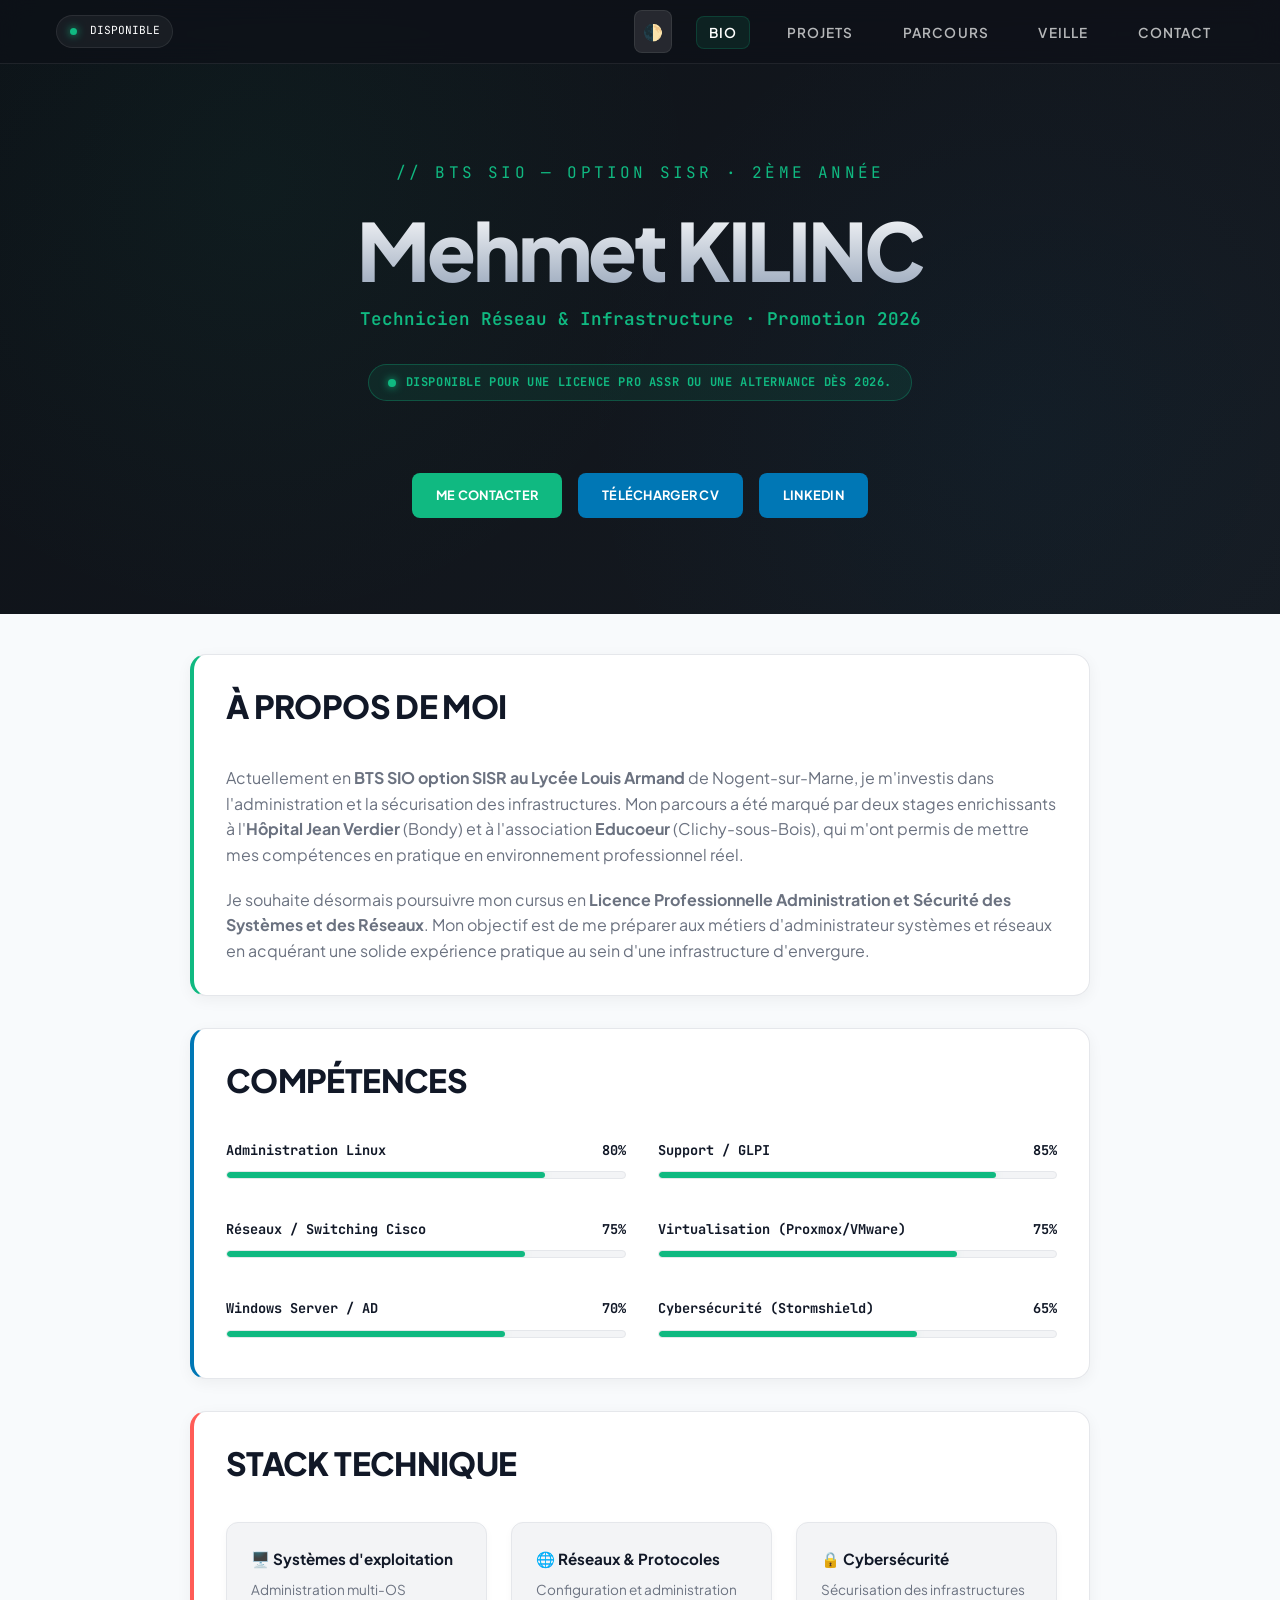
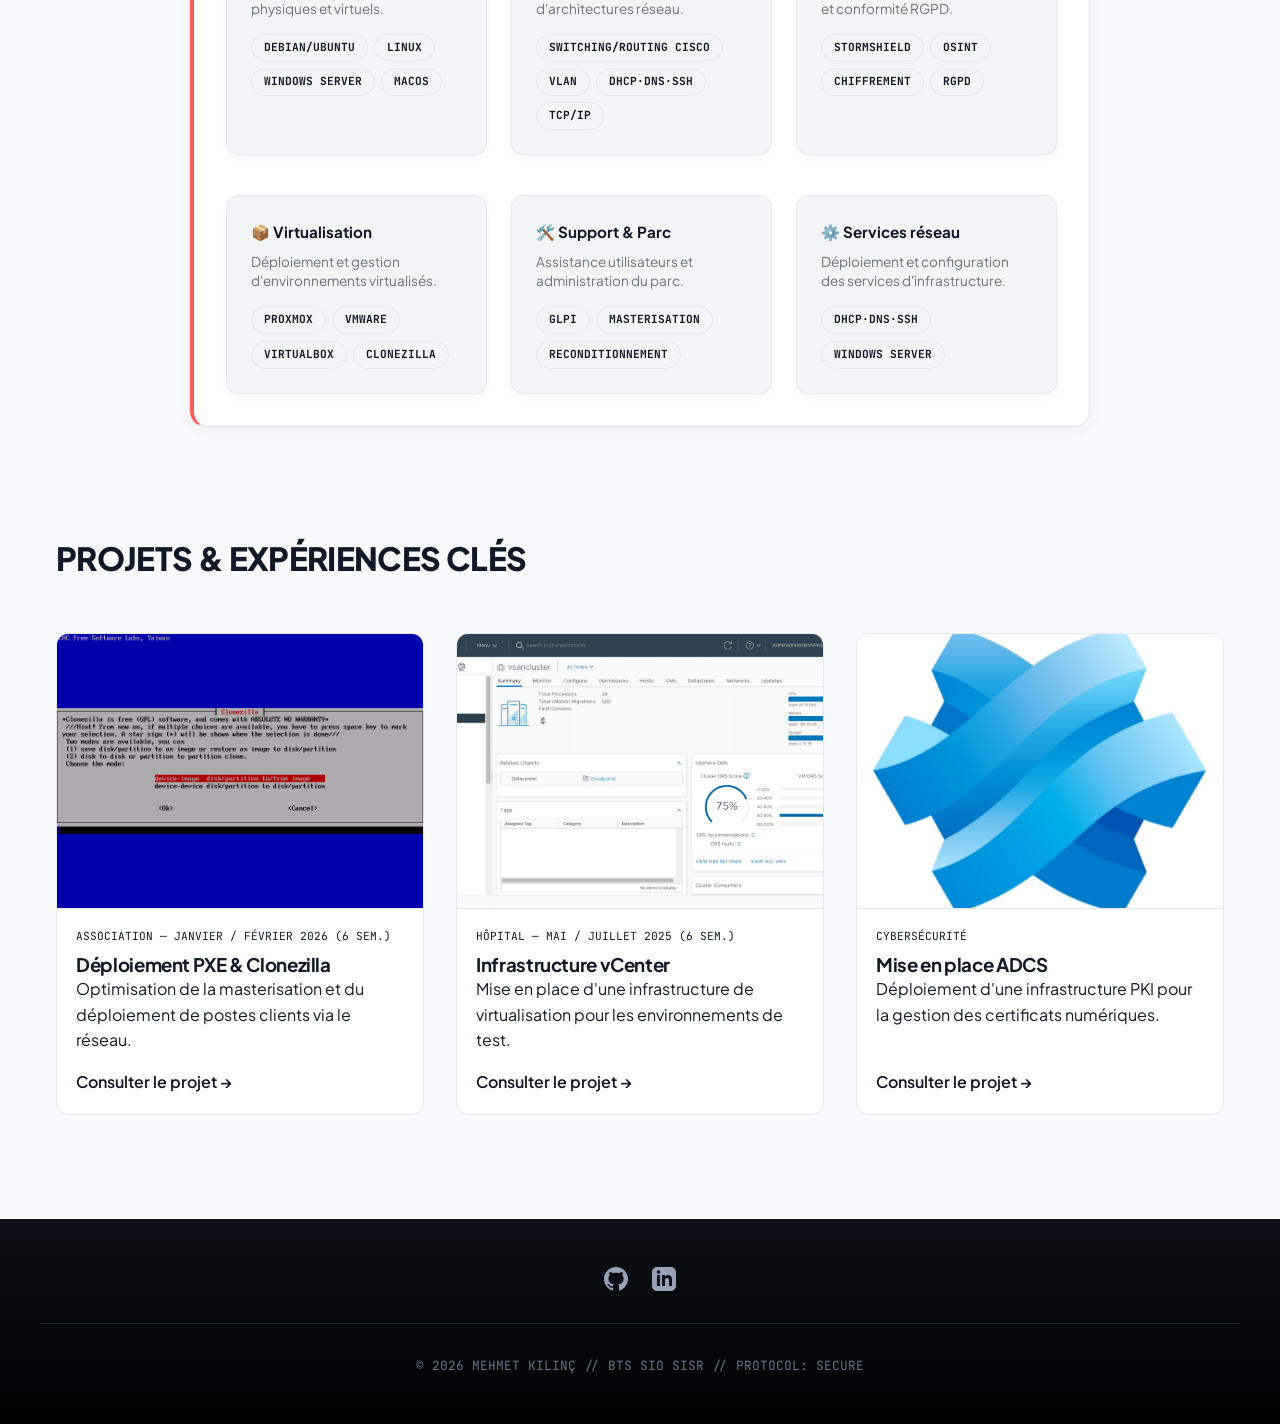
==== port7/index.html @ aba40635 "v" ====
<!DOCTYPE html>
<html lang="fr">
<head>
  <meta charset="UTF-8" />
  <meta name="viewport" content="width=device-width, initial-scale=1.0" />
  <title>Portfolio - Mehmet KILINC - BTS SIO SISR</title>
  <link rel="stylesheet" href="style.css" />
</head>
<body>
  <div id="page-loader"><div id="loader-bar"></div></div>

  <!-- NAVIGATION -->
  <nav class="navbar">
    <ul>
      <li class="status-indicator">
        <span class="status-dot"></span>
        <span>DISPONIBLE</span>
      </li>
      <li>
        <button class="theme-toggle" onclick="toggleTheme()" aria-label="Changer de thème">🌓</button>
      </li>
      <li><a href="index.html" class="active">Bio</a></li>
      <li><a href="projets.html">Projets</a></li>
      <li><a href="experience.html">Parcours</a></li>
      <li><a href="veille.html">Veille</a></li>
      <li><a href="contact.html">Contact</a></li>
    </ul>
  </nav>

  <!-- ACCUEIL -->
  <header id="accueil" class="hero">
    <div class="hero-content">
      <p class="subtitle">// BTS SIO — OPTION SISR · 2ème ANNÉE</p>
      <h1>Mehmet KILINC</h1>
      <p class="hero-description">Technicien Réseau &amp; Infrastructure · Promotion 2026</p>
      
      <div class="availability-badge">
        <div class="dot"></div>
        Disponible pour une Licence Pro ASSR ou une alternance dès 2026.
      </div>

      <div class="hero-actions">
        <a href="contact.html" class="btn btn-green">Me contacter</a>
        <a href="image/2026-2027_CV_KILINC.pdf  " class="btn btn-blue" target="_blank">Télécharger CV</a>
        <a href="https://www.linkedin.com/in/mehmet-kilinc-0072b2292" class="btn btn-blue" target="_blank">LinkedIn</a>
      </div>
    </div>
  </header>

  <!-- ZONE CONTENU -->
  <main>
    
    <!-- À PROPOS DE MOI -->
  <section id="presentation" class="section reveal">
      <div class="about-card" style="max-width: 900px; margin: 0 auto 2rem auto; border-left: 4px solid var(--primary-color);">
        <h2 style="margin-bottom: 2.5rem;">À propos de moi</h2>
        <p style="font-size: 1rem; line-height: 1.6; color: var(--text-muted);">
          Actuellement en <strong>BTS SIO option SISR au Lycée Louis Armand</strong> de Nogent-sur-Marne, je m'investis dans l'administration et la sécurisation des infrastructures. Mon parcours a été marqué par deux stages enrichissants à l'<strong>Hôpital Jean Verdier</strong> (Bondy) et à l'association <strong>Educoeur</strong> (Clichy-sous-Bois), qui m'ont permis de mettre mes compétences en pratique en environnement professionnel réel.
        </p>
        <p style="font-size: 1rem; line-height: 1.6; margin-top: 1.2rem; color: var(--text-muted);">
          Je souhaite désormais poursuivre mon cursus en <strong>Licence Professionnelle Administration et Sécurité des Systèmes et des Réseaux</strong>. Mon objectif est de me préparer aux métiers d'administrateur systèmes et réseaux en acquérant une solide expérience pratique au sein d'une infrastructure d'envergure.
        </p>
      </div>

    <div class="about-card" style="max-width: 900px; margin: 0 auto 2rem auto; border-left: 4px solid var(--linkedin-blue);">
      <h2 style="margin-bottom: 2.5rem;">Compétences</h2>
      
      <!-- BARRES DE PROGRESSION -->
      <div class="skills-grid-bars">
        <div class="skill-bar-item">
          <div class="skill-bar-info"><span>Administration Linux</span><span>80%</span></div>
          <div class="progress-bg"><div class="progress-fill" data-width="80%"></div></div>
        </div>
        <div class="skill-bar-item">
          <div class="skill-bar-info"><span>Support / GLPI</span><span>85%</span></div>
          <div class="progress-bg"><div class="progress-fill" data-width="85%"></div></div>
        </div>
        <div class="skill-bar-item">
          <div class="skill-bar-info"><span>Réseaux / Switching Cisco</span><span>75%</span></div>
          <div class="progress-bg"><div class="progress-fill" data-width="75%"></div></div>
        </div>
        <div class="skill-bar-item">
          <div class="skill-bar-info"><span>Virtualisation (Proxmox/VMware)</span><span>75%</span></div>
          <div class="progress-bg"><div class="progress-fill" data-width="75%"></div></div>
        </div>
        <div class="skill-bar-item">
          <div class="skill-bar-info"><span>Windows Server / AD</span><span>70%</span></div>
          <div class="progress-bg"><div class="progress-fill" data-width="70%"></div></div>
        </div>
        <div class="skill-bar-item">
          <div class="skill-bar-info"><span>Cybersécurité (Stormshield)</span><span>65%</span></div>
          <div class="progress-bg"><div class="progress-fill" data-width="65%"></div></div>
        </div>
      </div>
    </div>

    <div class="about-card" style="max-width: 900px; margin: 0 auto 2rem auto; border-left: 4px solid var(--malt-orange);">
      <!-- STACK TECHNIQUE DÉTAILLÉE -->
      <h2 style="margin-bottom: 2.5rem;">Stack technique</h2>

      <div class="stack-grid">
        <div class="stack-item">
          <h4>🖥️ Systèmes d'exploitation</h4>
          <p>Administration multi-OS physiques et virtuels.</p>
          <div class="stack-tags">
            <span class="mini-bulle">Debian/Ubuntu</span><span class="mini-bulle">Linux</span>
            <span class="mini-bulle">Windows Server</span><span class="mini-bulle">MacOS</span>
          </div>
        </div>

        <div class="stack-item">
          <h4>🌐 Réseaux & Protocoles</h4>
          <p>Configuration et administration d'architectures réseau.</p>
          <div class="stack-tags">
            <span class="mini-bulle">Switching/Routing Cisco</span><span class="mini-bulle">VLAN</span>
            <span class="mini-bulle">DHCP·DNS·SSH</span><span class="mini-bulle">TCP/IP</span>
          </div>
        </div>

        <div class="stack-item">
          <h4>🔒 Cybersécurité</h4>
          <p>Sécurisation des infrastructures et conformité RGPD.</p>
          <div class="stack-tags">
            <span class="mini-bulle">Stormshield</span><span class="mini-bulle">OSINT</span>
            <span class="mini-bulle">Chiffrement</span><span class="mini-bulle">RGPD</span>
          </div>
        </div>

        <div class="stack-item">
          <h4>📦 Virtualisation</h4>
          <p>Déploiement et gestion d'environnements virtualisés.</p>
          <div class="stack-tags">
            <span class="mini-bulle">Proxmox</span><span class="mini-bulle">VMware</span>
            <span class="mini-bulle">VirtualBox</span><span class="mini-bulle">Clonezilla</span>
          </div>
        </div>

        <div class="stack-item">
          <h4>🛠️ Support & Parc</h4>
          <p>Assistance utilisateurs et administration du parc.</p>
          <div class="stack-tags">
            <span class="mini-bulle">GLPI</span><span class="mini-bulle">Masterisation</span>
            <span class="mini-bulle">Reconditionnement</span>
          </div>
        </div>

        <div class="stack-item">
          <h4>⚙️ Services réseau</h4>
          <p>Déploiement et configuration des services d'infrastructure.</p>
          <div class="stack-tags">
            <span class="mini-bulle">DHCP·DNS·SSH</span><span class="mini-bulle">Windows Server</span>
          </div>
        </div>
      </div>
    </div>
    </section>

    <!-- PROJETS & EXPÉRIENCES CLÉS (BENTO) -->
    <section id="projets-experiences" class="section reveal">
      <h2 style="margin-bottom: 3.5rem;">Projets & Expériences clés</h2>
      <div class="grid">
        
        <a href="projet-pxe.html" class="projet">
          <div class="card-img-container">
            <img src="image/Clonezilla.png" alt="Déploiement Clonezilla" onerror="this.style.display='none'">
          </div>
          <div class="projet-content">
            <span class="tag">Association — JANVIER / FÉVRIER 2026 (6 sem.)</span>
            <h3>Déploiement PXE & Clonezilla</h3>
            <p>Optimisation de la masterisation et du déploiement de postes clients via le réseau.</p>
            <span class="btn-link">Consulter le projet →</span>
          </div>
        </a>

        <a href="projet-vcenter.html" class="projet">
          <div class="card-img-container">
             <img src="image/vmware-vcenter-interface.png" alt="Infrastructure vCenter">
          </div>
          <div class="projet-content">
            <span class="tag">Hôpital — MAI / JUILLET 2025 (6 sem.)</span>
            <h3>Infrastructure vCenter</h3>
            <p>Mise en place d'une infrastructure de virtualisation pour les environnements de test.</p>
            <span class="btn-link">Consulter le projet →</span>
          </div>
        </a>

        <a href="projet-adcs.html" class="projet">
          <div class="card-img-container">
            <img src="image/stormshield.jpg" alt="Sécurité">
          </div>
          <div class="projet-content">
            <span class="tag">Cybersécurité</span>
            <h3>Mise en place ADCS</h3>
            <p>Déploiement d'une infrastructure PKI pour la gestion des certificats numériques.</p>
            <span class="btn-link">Consulter le projet →</span>
          </div>
        </a>

      </div>
    </section>
  </main>

  <button class="scroll-to-top" onclick="window.scrollTo({top: 0, behavior: 'smooth'})">↑</button>
<footer>
  <div class="footer-content">
    <div class="footer-socials">
      <a href="https://github.com/memsbdn" target="_blank" aria-label="GitHub">
        <svg viewBox="0 0 24 24"><path d="M12 0c-6.626 0-12 5.373-12 12 0 5.302 3.438 9.8 8.207 11.387.599.111.793-.261.793-.577v-2.234c-3.338.726-4.033-1.416-4.033-1.416-.546-1.387-1.333-1.756-1.333-1.756-1.089-.745.083-.729.083-.729 1.205.084 1.839 1.237 1.839 1.237 1.07 1.834 2.807 1.304 3.492.997.107-.775.418-1.305.762-1.604-2.665-.305-5.467-1.334-5.467-5.931 0-1.311.469-2.381 1.236-3.221-.124-.303-.535-1.524.117-3.176 0 0 1.008-.322 3.301 1.23.957-.266 1.983-.399 3.003-.404 1.02.005 2.047.138 3.006.404 2.291-1.552 3.297-1.23 3.297-1.23.653 1.653.242 2.874.118 3.176.77.84 1.235 1.911 1.235 3.221 0 4.609-2.807 5.624-5.479 5.921.43.372.823 1.102.823 2.222v3.293c0 .319.192.694.801.576 4.765-1.589 8.199-6.086 8.199-11.386 0-6.627-5.373-12-12-12z"/></svg>
      </a>
      <a href="https://www.linkedin.com/in/mehmet-kilinc-0072b2292" target="_blank" aria-label="LinkedIn">
        <svg viewBox="0 0 24 24"><path d="M19 0h-14c-2.761 0-5 2.239-5 5v14c0 2.761 2.239 5 5 5h14c2.762 0 5-2.238 5-5v-14c0-2.761-2.238-5-5-5zm-11 19h-3v-11h3v11zm-1.5-12.268c-.966 0-1.75-.79-1.75-1.764s.784-1.764 1.75-1.764 1.75.79 1.75 1.764-.783 1.764-1.75 1.764zm13.5 12.268h-3v-5.604c0-3.368-4-3.113-4 0v5.604h-3v-11h3v1.765c1.396-2.586 7-2.777 7 2.476v6.759z"/></svg>
      </a>
    </div>
    <div class="footer-credits">
      &copy; 2026 MEHMET KILINÇ // BTS SIO SISR // PROTOCOL: SECURE
    </div>
  </div>
</footer>

<script src="script.js"></script>
</body>
</html>
---- port7/style.css ----
@import url('https://fonts.googleapis.com/css2?family=JetBrains+Mono:wght@400;700&family=Plus+Jakarta+Sans:wght@400;600;800&display=swap');

/* 
 * Theme: Modern Minimalist (Dark Hero / Light Content)
 */

:root {
  --primary-color: #10b981; /* Un vert émeraude plus moderne */
  --primary-hover: #059669;
  --primary-color-rgb: 16, 185, 129;
  --linkedin-blue: #0077b5;
  --linkedin-blue-rgb: 0, 119, 181;
  --alert-red: #d73a49;
  --bg-content: #f8fafc;
  --card-bg: #ffffff;
  --glow-color: rgba(16, 185, 129, 0.15);
  --glass-border: rgba(255, 255, 255, 0.08);
  --bg-muted: #f3f4f6;
  --malt-orange: #ff5c57;
  
  --bg-hero: linear-gradient(135deg, #0d1117 0%, #161b22 100%);
  --bg-content: #f8fafc; /* Un blanc légèrement bleuté pour moins de fatigue visuelle */
  --text-main: #111827;
  --text-muted: #6b7280;
  --text-dim: #94a3b8;
  --text-dim-rgb: 148, 163, 184;
  --text-white: #ffffff;
  --border-light: #e5e7eb;
  --border-dark: rgba(255, 255, 255, 0.08);
  --border-radius: 12px; /* Arrondi plus sobre et moderne */
  --font-main: 'Plus Jakarta Sans', 'Inter', sans-serif;
  --font-mono: 'JetBrains Mono', 'Fira Code', monospace;
  --section-gap: 2.5rem;
}

/* Variables pour le mode sombre */
[data-theme="dark"] {
  --bg-content: #0d1117;
  --card-bg: #161b22;
  --bg-muted: #1c2128;
  --text-main: #f0f6fc;
  --text-muted: #8b949e;
  --border-light: #30363d;
}

/* Reset CSS */
*, *::before, *::after {
  box-sizing: border-box;
}

* {
  margin: 0;
  padding: 0;
}

html {
  scroll-behavior: smooth;
}

body {
  font-family: var(--font-main);
  line-height: 1.6;
  -webkit-font-smoothing: antialiased;
  color: var(--text-main);
  background-color: var(--bg-content);
}

/* Scroll Reveal Animation */
.reveal {
  opacity: 0;
  transform: translateY(30px);
  transition: all 0.8s cubic-bezier(0.2, 1, 0.3, 1);
}

.reveal.active {
  opacity: 1;
  transform: translateY(0);
}

/* Animation d'entrée en fondu */
@keyframes fadeInUp {
  from {
    opacity: 0;
    transform: translateY(20px);
  }
  to {
    opacity: 1;
    transform: translateY(0);
  }
}

img, picture, video, canvas, svg {
  display: block; /* Assure que les images se comportent comme des blocs */
  max-width: 100%;
  height: auto; /* Empêche la distorsion des images */
}

/* Force le ratio sur toutes les images de cartes */
.card-img-container {
  width: 100%;
  aspect-ratio: 4 / 3; /* Ajusté pour des images plus grandes et complètes */
  overflow: hidden;
  background: linear-gradient(135deg, #1e293b 0%, #0f172a 100%);
  display: flex;
  align-items: center;
  justify-content: center;
  border-bottom: 1px solid var(--border-light);
  position: relative;
}

.card-img-container img {
  width: 100%;
  height: 100%;
  object-fit: cover;
}

/* Mode spécifique pour les photos d'écran pour éviter le rognage */
.card-img-container.screenshot-mode {
  background: #000; /* Fond noir pour simuler un écran */
  aspect-ratio: 16 / 9; /* Ratio paysage standard pour les captures d'écran PC */
  border-bottom: none; /* Supprime la ligne grise en bas de l'image */
}

.card-img-container.screenshot-mode img {
  object-fit: contain; /* Affiche l'image entière sans la couper */
  filter: brightness(1.05); /* Légère amélioration de la visibilité */
}

input, button, textarea, select {
  font: inherit;
}

/* Navigation */
.navbar {
  position: fixed; /* Reste visible au scroll */
  top: 0;
  width: 100%;
  background: rgba(13, 17, 23, 0.7); 
  backdrop-filter: blur(12px); /* Effet de flou en arrière-plan */
  -webkit-backdrop-filter: blur(12px);
  border-bottom: 1px solid var(--glass-border);
  z-index: 1000;
  padding: 0.6rem 0;
  transition: all 0.3s ease;
}

.navbar ul {
  list-style: none;
  display: flex;
  align-items: center;
  justify-content: flex-end; /* Aligné à droite */
  gap: 1.5rem;
  max-width: 1200px;
  margin: 0 auto;
  padding: 0 1rem;
}

.navbar a {
  text-decoration: none;
  color: rgba(255, 255, 255, 0.7);
  font-weight: 600;
  font-size: 0.85rem;
  transition: all 0.2s ease;
  text-transform: uppercase;
  letter-spacing: 0.08em;
  padding: 0.5rem 0.8rem;
  border-radius: 8px;
}

.navbar a:hover, .navbar li a.active {
  color: var(--text-white);
  background: rgba(16, 185, 129, 0.1);
  box-shadow: inset 0 0 0 1px rgba(16, 185, 129, 0.2);
  transform: translateY(-2px);
}

/* Dropdown Menu */
.dropdown {
  position: relative;
}

.dropdown-menu {
  position: absolute;
  top: 100%;
  right: 0;
  background: rgba(13, 17, 23, 0.95);
  backdrop-filter: blur(12px);
  border: 1px solid var(--border-dark);
  border-radius: var(--border-radius);
  list-style: none;
  display: none;
  flex-direction: column;
  min-width: 200px;
  margin-top: 0.5rem;
  padding: 0.5rem;
  box-shadow: 0 10px 25px rgba(0, 0, 0, 0.3);
}

.dropdown-menu.show {
  display: flex;
}

.dropdown-menu li {
  width: 100%;
}

.dropdown-menu a {
  text-transform: none;
  width: 100%;
  display: block;
}

.status-indicator {
  display: flex;
  align-items: center;
  gap: 0.8rem;
  font-family: var(--font-mono);
  font-size: 0.7rem;
  color: var(--text-white);
  margin-right: auto;
  background: rgba(255, 255, 255, 0.05);
  padding: 0.4rem 0.8rem;
  border-radius: 50px;
  border: 1px solid var(--border-dark);
  transition: border-color 0.3s ease;
}

.status-dot {
  width: 7px;
  height: 7px;
  background-color: var(--primary-color);
  border-radius: 50%;
  box-shadow: 0 0 8px var(--primary-color);
  animation: pulse 2s infinite;
}

@keyframes pulse {
  0% { transform: scale(1); opacity: 1; }
  50% { transform: scale(1.2); opacity: 0.7; }
  100% { transform: scale(1); opacity: 1; }
}

/* Hero Section Basic Styling */
.hero {
  padding: 10rem 1rem 6rem; 
  text-align: center;
  background: 
    radial-gradient(circle at 20% 30%, rgba(16, 185, 129, 0.05), transparent 40%),
    radial-gradient(circle at 80% 70%, rgba(0, 119, 181, 0.05), transparent 40%),
    var(--bg-hero);
  color: var(--text-white);
  position: relative;
  animation: fadeInUp 0.8s cubic-bezier(0.2, 1, 0.3, 1);
  overflow: hidden;
}

.hero h1 {
  font-size: clamp(2.5rem, 8vw, 5rem); /* Nom beaucoup plus grand */
  font-weight: 800;
  max-width: 1000px;
  margin: 0 auto 0.5rem;
  letter-spacing: -0.04em;
  background: linear-gradient(to bottom, #ffffff, #94a3b8);
  background-clip: text;
  -webkit-background-clip: text;
  -webkit-text-fill-color: transparent;
}

.subtitle {
  font-family: var(--font-mono);
  color: var(--primary-color);
  text-transform: uppercase;
  letter-spacing: 0.2em;
  margin-bottom: 1rem;
}

.hero-description, .hero-tagline {
  font-size: 1.1rem;
  color: var(--primary-color);
  font-family: var(--font-mono);
  font-weight: 600;
  max-width: 800px;
  margin: 0 auto 2rem;
  line-height: 1.5;
}

.hero-actions {
  display: flex;
  gap: 1rem;
  justify-content: center;
  flex-wrap: wrap;
  margin-top: 2rem;
}

.availability-badge {
  display: inline-flex;
  align-items: center;
  gap: 0.6rem;
  background: rgba(16, 185, 129, 0.1);
  border: 1px solid rgba(16, 185, 129, 0.3);
  padding: 0.5rem 1.2rem;
  border-radius: 100px;
  color: var(--primary-color);
  font-family: var(--font-mono);
  font-size: 0.75rem;
  font-weight: 700;
  margin-bottom: 2.5rem;
  text-transform: uppercase;
  letter-spacing: 0.05em;
}

.availability-badge .dot {
  width: 8px;
  height: 8px;
  background-color: var(--primary-color);
  border-radius: 50%;
  box-shadow: 0 0 8px var(--primary-color);
  animation: pulse 2s infinite;
}

/* Skills Progress Bars */
.skills-grid-bars {
  display: grid;
  grid-template-columns: repeat(auto-fit, minmax(300px, 1fr));
  gap: 2rem;
  margin-top: 2.5rem;
}

/* Stack Grid Style */
.stack-grid {
  display: grid;
  grid-template-columns: repeat(auto-fit, minmax(240px, 1fr));
  gap: 2.5rem 1.5rem;
}

.stack-item h4 {
  font-size: 0.95rem;
  color: var(--text-main);
  margin-bottom: 0.5rem;
  display: flex;
  align-items: center;
  gap: 0.5rem;
}

.stack-item p {
  font-size: 0.85rem;
  color: var(--text-muted);
  margin-bottom: 1rem;
  line-height: 1.4;
}

.stack-tags {
  display: flex;
  flex-wrap: wrap;
  gap: 0.4rem;
}

.skill-bar-item {
  margin-bottom: 0.5rem;
}

.skill-bar-info {
  display: flex;
  justify-content: space-between;
  margin-bottom: 0.6rem;
  font-family: var(--font-mono);
  font-size: 0.85rem;
  font-weight: 700;
  color: var(--text-main);
}

.progress-bg {
  background: #f3f4f6;
  height: 8px;
  border-radius: 10px;
  overflow: hidden;
  border: 1px solid var(--border-light);
}

.progress-fill {
  height: 100%;
  background: var(--primary-color);
  box-shadow: 0 0 10px var(--glow-color);
  border-radius: 10px;
  transition: width 1.5s cubic-bezier(0.1, 1, 0.3, 1);
  width: 0;
}

/* Layout & Structure */
.container {
  width: min(100% - 4rem, 1200px);
  margin-inline: auto;
}

/* Typography */
h1, h2, h3 {
  line-height: 1.2;
  letter-spacing: -0.02em;
}

h2 {
  color: var(--text-main);
  font-size: 2rem;
  font-weight: 800;
  text-transform: uppercase;
  letter-spacing: -0.02em;
  display: flex;
  align-items: center;
  gap: 1rem;
  margin-bottom: 2rem;
}

.about-card {
  background: var(--card-bg);
  border: 1px solid var(--border-light);
  border-radius: 16px;
  padding: 2rem;
  box-shadow: 0 4px 15px rgba(0, 0, 0, 0.05); /* Effet flottant de base */
  transition: transform 0.4s cubic-bezier(0.175, 0.885, 0.32, 1.275), box-shadow 0.4s ease; /* Transition pour l'effet flottant */
}

.about-card:hover {
  transform: translateY(-8px);
  box-shadow: 0 20px 30px -10px rgba(0, 0, 0, 0.15), 0 0 15px var(--glow-color);
}

/* Terminal Card Decoration */
.terminal-header {
  display: flex;
  gap: 6px;
  padding: 10px;
  background: #0d1117;
  border-bottom: 1px solid rgba(255, 255, 255, 0.1);
  border-top-left-radius: var(--border-radius);
  border-top-right-radius: var(--border-radius);
}

.dot {
  width: 10px;
  height: 10px;
  border-radius: 50%;
}
.dot.red { background: #ff5f56; }
.dot.amber { background: #ffbd2e; }
.dot.green { background: #27c93f; }

.highlight-card {
  padding: 0;
  background: transparent;
  border: none;
  box-shadow: none;
}

.tag {
  font-family: var(--font-mono);
  font-size: 0.7rem;
  color: var(--primary-color);
  text-transform: uppercase;
  margin-bottom: 0.5rem;
  display: block;
}

/* Cards Style */
.card, .projet, .labo-card {
  display: flex;
  flex-direction: column;
  height: 100%;
  background: var(--card-bg);
  border: 1px solid var(--border-light);
  border-radius: var(--border-radius);
  padding: 0;
  transition: transform 0.4s cubic-bezier(0.175, 0.885, 0.32, 1.275), box-shadow 0.4s ease, border-color 0.3s ease;
  overflow: hidden;
  text-decoration: none !important; /* Ajouté pour s'assurer que les liens dans les cartes ne sont pas soulignés par défaut */
  color: var(--text-main) !important; /* Force la couleur principale du thème */
  cursor: pointer;
}

.skill-card ul, .experience-card ul {
  list-style: none;
  padding: 0;
  margin-top: 1rem;
}

.skill-card li, .experience-card li {
  margin-bottom: 0.5rem;
  padding-left: 1.2rem;
  position: relative;
}

.skill-card li::before, .experience-card li::before {
  content: ">";
  position: absolute;
  left: 0;
  color: var(--primary-color);
  font-family: var(--font-mono);
}

.projet-content, .labo-content {
  flex-grow: 1; /* Pousse le contenu vers le bas pour aligner les boutons/tags */
  display: flex;
  flex-direction: column;
  padding: 1.2rem;
}

.card-title {
  color: var(--text-main);
  font-size: 1.25rem;
  margin-bottom: 0.5rem;
  font-weight: 700;
}

.projet h3, .projet p, .projet span {
  text-decoration: none !important;
  color: inherit !important;
}

.btn-link {
  margin-top: auto;
  color: var(--primary-color);
  text-decoration: none;
  font-weight: 600;
  padding-top: 1rem;
}

.projet:visited {
  color: var(--text-main) !important;
}

.card:hover, .projet:hover, .labo-card:hover {
  border-color: var(--primary-color);
  transform: translateY(-12px); /* Élévation marquée */
  box-shadow: 0 20px 30px -10px rgba(0, 0, 0, 0.15), 0 0 15px var(--glow-color);
}

/* Reusable Components */
.btn {
  display: inline-block;
  padding: 0.75rem 1.5rem;
  background-color: var(--primary-color);
  color: white;
  text-decoration: none;
  border-radius: 8px; /* Un peu moins rond pour un look plus "software" */
  transition: all 0.2s cubic-bezier(0.4, 0, 0.2, 1);
  border: none;
  cursor: pointer;
  font-weight: 700;
  text-transform: uppercase;
  letter-spacing: 0.02em;
  font-size: 0.8rem;
}

.btn:hover {
  transform: translateY(-2px);
  filter: brightness(1.1);
}

.btn:active {
  transform: translateY(-2px) scale(0.98);
}

.btn-green { background-color: var(--primary-color); }
.btn-blue { background-color: var(--linkedin-blue); }
.btn-red { background-color: var(--alert-red); }

/* Utilities */
.flex { display: flex; gap: 1.5rem; }
.grid { 
  display: grid; 
  gap: 2rem; 
  grid-template-columns: repeat(auto-fit, minmax(300px, 1fr)); 
}

/* Bento Grid - Version Compacte (Page Projets uniquement) */
.bento-grid {
  display: flex;
  flex-direction: column;
  gap: 3rem; /* Plus d'espace entre les grandes cartes */
  margin-top: 2rem;
  max-width: 1000px; /* Un peu plus large pour le mode horizontal */
  margin-left: auto;
  margin-right: auto;
}

.bento-grid .projet {
  display: flex;
  flex-direction: row; /* Image et texte côte à côte */
  align-items: stretch;
  border-radius: 8px; /* Rectangles plus nets */
  min-height: 350px;
  background: var(--card-bg);
}

/* Alternance : Une bulle sur deux inverse sa direction */
.bento-grid .projet:nth-child(even) {
  flex-direction: row-reverse;
}

.bento-grid .projet-content {
  width: 55%;
  padding: 2.5rem;
  justify-content: center; /* Centre le texte verticalement par rapport à l'image */
}

.bento-grid .projet-content h3 {
  font-size: 1.5rem;
  margin-bottom: 1rem;
}

.bento-grid .card-img-container {
  width: 45%;
  height: auto;
  aspect-ratio: auto;
  border-bottom-left-radius: 0;
  border-bottom-right-radius: 0;
  border-bottom: none;
}

.placeholder-card { 
  background: #f9fafb !important; 
  border: 2px dashed #e5e7eb !important; 
  justify-content: center; 
  align-items: center; 
  color: var(--text-muted); 
  min-height: 150px; /* Taille minimum pour les projets en attente */
  width: 100%;
}
.section { 
  padding: var(--section-gap) 1rem; 
  max-width: 1200px; 
  margin: 0 auto; 
}

/* --- Restaurer les classes globales pour les autres pages --- */
.labo-content { padding: 1.2rem; }
.card { background: var(--card-bg); border: 1px solid var(--border-light); border-radius: var(--border-radius); overflow: hidden; }

.section-header-modern { display: flex; align-items: center; justify-content: space-between; margin-bottom: 2rem; border-bottom: 1px solid var(--border-light); padding-bottom: 1rem; }
.badge-count { font-family: var(--font-mono); font-size: 0.7rem; background: var(--primary-color); color: white; padding: 2px 8px; border-radius: 4px; }

.cert-dashboard-grid {
  display: grid;
  grid-template-columns: repeat(auto-fit, minmax(320px, 1fr));
  gap: 2rem;
}

.stack-item {
  background: var(--bg-muted);
  padding: 1.5rem;
  border-radius: 12px;
  border: 1px solid var(--border-light);
  height: 100%;
  box-shadow: 0 4px 10px rgba(0, 0, 0, 0.03);
  transition: transform 0.3s ease, box-shadow 0.3s ease, border-color 0.3s ease;
  display: flex;
  flex-direction: column;
}

.stack-item:hover {
  transform: translateY(-5px);
  border-color: var(--primary-color);
  box-shadow: 0 12px 20px -8px rgba(0, 0, 0, 0.1);
}

.cert-card-v2 {
  background: var(--card-bg);
  border: 1px solid var(--border-light);
  border-radius: 16px;
  padding: 1.5rem;
  transition: all 0.3s ease;
  position: relative;
  border-bottom: 4px solid var(--primary-color);
}

.cert-card-v2.in-progress { border-bottom-color: #f59e0b; }

.cert-card-header { display: flex; justify-content: space-between; font-family: var(--font-mono); font-size: 0.65rem; margin-bottom: 1.5rem; }
.status-online { color: var(--primary-color); font-weight: 800; display: flex; align-items: center; gap: 5px; }
.status-online::before { content: ''; width: 6px; height: 6px; background: var(--primary-color); border-radius: 50%; display: inline-block; }

.cert-card-body { display: flex; gap: 1.5rem; align-items: center; }
.cert-card-icon { font-size: 2rem; min-width: 60px; height: 60px; background: #f8fafc; display: flex; align-items: center; justify-content: center; border-radius: 12px; }
.cert-card-icon img { width: 40px; height: 40px; object-fit: contain; }

.cert-card-text h3 { font-size: 1.1rem; margin-bottom: 0.2rem; }
.cert-card-text p { font-size: 0.85rem; color: var(--text-muted); }

.cert-card-footer { margin-top: 1.5rem; }
.progress-mini { height: 4px; background: #f1f5f9; border-radius: 2px; margin-bottom: 0.5rem; }
.progress-mini .fill { height: 100%; background: var(--primary-color); border-radius: 2px; }
.cert-card-footer .date { font-size: 0.7rem; font-family: var(--font-mono); color: var(--text-dim); }

/* Unified Veille Grid System */
.veille-grid {
  display: grid;
  grid-template-columns: repeat(auto-fit, minmax(280px, 1fr));
  gap: 1.2rem;
  margin-top: 1.5rem;
}

.veille-card {
  background: var(--card-bg);
  border: 1px solid var(--border-light);
  border-radius: 16px;
  padding: 1.5rem;
  display: flex;
  flex-direction: column;
  gap: 1rem;
  transition: all 0.3s ease;
  border-left: 4px solid var(--primary-color);
  box-shadow: 0 4px 6px -1px rgba(0, 0, 0, 0.05);
  text-decoration: none; /* Pour les cartes cliquables */
}

.veille-card:hover {
  transform: translateY(-5px);
  box-shadow: 0 10px 15px -3px rgba(16, 185, 129, 0.1);
  border-color: var(--primary-color);
}

.veille-card.alert-card {
  border-left-color: var(--alert-red);
  background: rgba(215, 58, 73, 0.02);
}

.veille-card-header {
  display: flex;
  justify-content: space-between;
  align-items: center;
  border-bottom: 1px solid var(--border-light);
  padding-bottom: 0.75rem;
}

.veille-tag, .log-cat {
  font-family: var(--font-mono);
  font-size: 0.65rem;
  font-weight: 700;
  color: var(--primary-color);
  text-transform: uppercase;
  letter-spacing: 0.05em;
}

.log-cat.alert-tag {
  color: var(--alert-red);
  background: rgba(215, 58, 73, 0.08);
}

.veille-status {
  font-family: var(--font-mono);
  font-size: 0.6rem;
  color: var(--text-muted);
  letter-spacing: 1px;
}

.veille-card h3 {
  font-size: 1.1rem;
  font-weight: 700;
  color: var(--text-main);
}

.veille-card p {
  font-size: 0.9rem;
  color: var(--text-muted);
  line-height: 1.5;
}

.veille-card a {
  color: var(--primary-color);
  text-decoration: none;
  font-weight: 700;
  transition: color 0.2s ease;
}

.veille-card a:hover {
  color: var(--primary-hover);
  text-decoration: underline;
}

/* Media Queries Veille */
@media (max-width: 992px) {
  .bento-veille { grid-template-columns: repeat(2, 1fr); grid-auto-rows: auto; }
  .tool-main { grid-column: span 2; }
  .sources-grid { grid-template-columns: 1fr; }
}

/* Modals Custom Styling */
.modal-overlay {
  position: fixed;
  top: 0;
  left: 0;
  width: 100%;
  height: 100%;
  background: rgba(0, 0, 0, 0.95);
  display: none;
  opacity: 0;
  justify-content: center;
  align-items: center;
  z-index: 2000;
  transition: opacity 0.3s ease;
  backdrop-filter: blur(5px);
}

.modal-overlay.active {
  display: flex;
  opacity: 1;
}

.modal-box {
  background: var(--card-bg);
  border: 1px solid var(--primary-color);
  max-width: 800px;
  width: 90%;
  max-height: 90vh;
  overflow-y: auto;
  padding: 2rem;
  position: relative;
  transform: translateY(20px);
  transition: all 0.4s cubic-bezier(0.16, 1, 0.3, 1);
  border-radius: var(--border-radius);
  box-shadow: 0 25px 50px -12px rgba(0, 0, 0, 0.5);
}

.modal-overlay.active .modal-box {
  transform: translateY(0);
}

.modal-content-scroll {
  padding: 1rem 0;
}

.close-btn {
  position: absolute;
  top: 1.5rem;
  right: 1.5rem;
  font-size: 2rem;
  color: var(--text-muted);
  cursor: pointer;
  z-index: 10;
  background: rgba(0, 0, 0, 0.05);
  width: 40px;
  height: 40px;
  display: flex;
  align-items: center;
  justify-content: center;
  border-radius: 50%;
  line-height: 0;
  backdrop-filter: blur(5px);
  border: 1px solid var(--border-light);
  transition: all 0.2s ease;
}

.close-btn:hover {
  color: var(--primary-color);
  background: white;
  box-shadow: 0 4px 12px rgba(0,0,0,0.1);
  transform: rotate(90deg);
}

.modal-header-img-container {
  width: calc(100% + 4rem);
  margin: -2rem -2rem 2rem -2rem;
  height: 280px;
  position: relative;
  overflow: hidden;
  border-bottom: 2px solid var(--primary-color);
  background: var(--bg-hero); /* Fond sombre par défaut pour éviter le "trou" */
  display: flex;
  align-items: center;
  justify-content: center;
}

.modal-header-img-container img {
  width: 100%;
  height: 100%;
  object-fit: cover;
}

.modal-header-img-overlay {
  position: absolute;
  bottom: 0;
  left: 0;
  width: 100%;
  height: 100%;
  background: linear-gradient(to top, var(--card-bg) 0%, transparent 100%);
}

.modal-subtitle {
  font-family: var(--font-mono);
  color: var(--primary-color);
  font-size: 0.9rem;
  font-weight: 700;
  margin-bottom: 1.5rem;
  display: block;
  text-transform: uppercase;
  letter-spacing: 1px;
}

.modal-section-title {
  display: flex;
  align-items: center;
  gap: 0.75rem;
  margin: 3.5rem 0 1.5rem;
  font-size: 1.2rem;
  color: var(--text-main);
  border-bottom: 1px solid var(--border-light);
  padding-bottom: 0.75rem;
  position: relative;
}

.modal-section-title::after {
  content: '';
  position: absolute;
  bottom: -1px;
  left: 0;
  width: 60px;
  height: 2px;
  background: var(--primary-color);
}

.modal-tech-list {
  display: flex;
  flex-wrap: wrap;
  gap: 0.5rem;
  list-style: none;
  margin: 1rem 0 2rem;
}

.modal-tech-list li {
  background: var(--bg-muted);
  padding: 0.6rem 1.2rem;
  font-family: var(--font-mono);
  font-size: 0.85rem;
  color: var(--text-main);
  border: 1px solid var(--border-light);
  border-radius: 6px;
  font-weight: 600;
}

/* Style pour le rectangle de compétences */
.comp-box {
  background: rgba(16, 185, 129, 0.08);
  border-left: 4px solid var(--primary-color);
  padding: 1rem;
  border-radius: 8px;
  margin: 1rem 0;
  font-size: 0.9rem;
}

.comp-box strong {
  color: var(--primary-hover);
}

.modal-steps-grid {
  display: grid;
  grid-template-columns: 1fr; /* Une seule étape par ligne comme demandé */
  gap: 1.5rem;
  margin: 1.5rem 0;
}

.modal-step-card {
  padding: 1.25rem;
  background: var(--bg-muted);
  border-radius: 8px;
  border: 1px solid var(--border-light);
  position: relative;
  border-left: 4px solid var(--primary-color); /* Rappel de couleur pour la structure */
}

.modal-step-card h4 {
  color: var(--primary-color);
  font-size: 0.85rem;
  font-family: var(--font-mono);
  margin-bottom: 0.5rem;
}

.modal-step-card p {
  font-size: 0.85rem;
  color: var(--text-muted);
  line-height: 1.4;
}

.summary-box {
  background: var(--bg-muted);
  border-left: 4px solid var(--primary-color);
  padding: 1.8rem;
  border-radius: 0 8px 8px 0;
  margin: 1.5rem 0 2.5rem 0;
  box-shadow: inset 0 0 15px rgba(0,0,0,0.02);
  line-height: 1.8;
}

/* Download Cards Grid */
.download-grid {
  display: grid;
  grid-template-columns: repeat(auto-fit, minmax(280px, 1fr));
  gap: 1.5rem;
  margin-top: 2rem;
}

.download-card {
  background: var(--card-bg);
  border: 1px solid var(--border-light);
  padding: 1.5rem;
  border-radius: 12px;
  display: flex;
  align-items: center;
  gap: 1rem;
  text-decoration: none;
  transition: all 0.3s ease;
  position: relative;
  overflow: hidden;
}

.download-card:hover {
  border-color: var(--primary-color);
  transform: translateY(-5px);
  box-shadow: 0 10px 20px rgba(0,0,0,0.05);
}

.download-card .icon {
  font-size: 1.5rem;
  background: var(--bg-muted);
  width: 50px;
  height: 50px;
  display: flex;
  align-items: center;
  justify-content: center;
  border-radius: 8px;
  color: var(--primary-color);
}

/* Ensure text inside download cards is not blue and not underlined */
.download-card .text,
.download-card .text strong,
.download-card .text small {
  color: var(--text-main);
  text-decoration: none;
}

/* Ensure text inside download cards is not blue and not underlined */
.download-card .text,
.download-card .text strong,
.download-card .text small {
  color: var(--text-main);
  text-decoration: none;
}
/* Gantt Chart Styles */
.gantt-wrapper {
  margin: 2rem 0;
  background: var(--card-bg); /* Le wrapper devient la "bulle" principale */
  padding: 1.5rem;
  border-radius: var(--border-radius);
  border: 1px solid var(--border-light);
  overflow: hidden; /* Supprime le scroll horizontal */
  box-shadow: 0 4px 15px rgba(0, 0, 0, 0.05); /* Ombre légère pour le wrapper */
}

.gantt-grid {
  display: grid;
  grid-template-columns: 150px repeat(6, 1fr); /* Colonne des phases plus large */
  gap: 10px; /* Espacement plus grand entre les éléments */
  /* Le background et le padding sont gérés par le wrapper, les gaps sont transparents */
}

.gantt-header-cell {
  text-align: center;
  font-weight: 800;
  font-size: 0.7rem;
  color: var(--text-dim); /* Couleur de texte plus douce */
  padding: 0.5rem 0.2rem;
  background: var(--bg-muted); /* Fond pour les en-têtes */
  border-radius: 4px; /* Coins légèrement arrondis */
}

.gantt-row-title {
  font-size: 0.85rem; /* Taille de police légèrement augmentée */
  font-weight: 700;
  display: flex;
  align-items: center;
  padding: 0.5rem 0.75rem;
  background: var(--bg-muted); /* Fond pour les titres de ligne */
  color: var(--text-main);
  border-radius: 4px; /* Coins légèrement arrondis */
  text-align: left; /* Assure l'alignement à gauche */
}

.gantt-grid > div:not(.gantt-bar):not(.gantt-header-cell):not(.gantt-row-title) {
  /* Ces divs sont les cellules vides, elles sont transparentes pour laisser voir le fond du gantt-wrapper */
  background: transparent;
}

.gantt-bar {
  background: linear-gradient(90deg, var(--primary-color), var(--primary-hover));
  height: 36px; /* Barres plus hautes */
  margin: 0;
  border-radius: 6px; /* Barres plus arrondies */
  display: flex;
  align-items: center;
  justify-content: center;
  color: white;
  font-size: 0.75rem; /* Texte dans les barres légèrement plus grand */
  font-weight: 600;
  /* Ombre et surbrillance interne pour un effet "flottant" */
  box-shadow: 0 6px 12px -2px rgba(16, 185, 129, 0.4), inset 0 1px 0 rgba(255,255,255,0.2);
  transition: transform 0.3s ease, box-shadow 0.3s ease; /* Transitions pour le survol */
  z-index: 1;
  width: 100%;
  box-sizing: border-box;
  padding: 0 8px; /* Plus de padding pour le texte */
  border: 1px solid rgba(255,255,255,0.1); /* Bordure subtile */
}

.gantt-bar:hover {
  transform: translateY(-2px) scaleX(1.01); /* Soulève et élargit légèrement au survol */
  box-shadow: 0 10px 20px -4px rgba(16, 185, 129, 0.5), inset 0 1px 0 rgba(255,255,255,0.3);
}

/* Page Loader Styles */
#page-loader {
  position: fixed;
  top: 0;
  left: 0;
  width: 100%;
  height: 3px;
  background: rgba(0, 0, 0, 0.05);
  z-index: 10001;
  transition: opacity 0.5s ease;
}

#loader-bar {
  width: 0%;
  height: 100%;
  background: var(--primary-color);
  box-shadow: 0 0 15px var(--primary-color);
  transition: width 0.3s ease-out;
}

/* Style pour les mini-bulles de technos */
.mini-bulle {
  display: inline-block;
  padding: 0.25rem 0.75rem;
  background: var(--bg-muted);
  color: var(--text-main);
  border-radius: 50px;
  font-size: 0.7rem;
  font-weight: 700;
  font-family: var(--font-mono);
  border: 1px solid var(--border-light);
  text-transform: uppercase;
}

.projet-num {
  font-family: var(--font-mono);
  font-size: 1.2rem;
  font-weight: 800;
  color: var(--primary-color);
  opacity: 0.4;
  margin-bottom: 0.5rem;
}

.projet:hover .projet-num {
  opacity: 1;
  color: var(--primary-color);
}

/* Forms Style */
.contact-card {
  max-width: 600px;
  margin: 0 auto;
  padding: 0; /* Pour laisser le terminal-header prendre toute la largeur */
  background: var(--card-bg);
}

.contact-form {
  padding: 2rem 2rem 2.5rem;
}

.form-group {
  margin-bottom: 1.5rem;
  text-align: left;
}

.form-group label {
  display: block;
  font-family: var(--font-mono);
  font-size: 0.75rem;
  font-weight: 700;
  margin-bottom: 0.5rem;
  color: var(--text-main);
  text-transform: uppercase;
  letter-spacing: 0.05em;
}

.contact-form input, 
.contact-form textarea {
  width: 100%;
  background: var(--bg-muted);
  border: 1px solid var(--border-light);
  color: var(--text-main);
  padding: 0.8rem 1rem;
  border-radius: 8px;
  transition: all 0.2s ease;
  font-size: 0.95rem;
}

.contact-form input:focus, 
.contact-form textarea:focus {
  border-color: var(--primary-color);
  background: white;
  box-shadow: 0 0 0 4px var(--glow-color);
  outline: none;
}

.btn-submit {
  background: var(--primary-color);
  color: white;
  font-weight: 700;
  padding: 1rem 2rem;
  border: none;
  cursor: pointer;
  font-family: var(--font-mono);
  border-radius: 50px;
  width: 100%;
  transition: all 0.3s ease;
  font-size: 0.9rem;
  box-shadow: 0 4px 12px var(--glow-color);
}

.btn-submit:hover {
  transform: translateY(-3px);
  filter: brightness(1.1);
  box-shadow: 0 8px 20px var(--glow-color);
}

/* Scroll to Top */
.scroll-to-top {
  position: fixed;
  bottom: 2rem;
  right: 2rem;
  background: var(--primary-color);
  color: black;
  border: none;
  width: 40px;
  height: 40px;
  border-radius: 50%;
  cursor: pointer;
  opacity: 0;
  transition: 0.3s;
}

.scroll-to-top.show {
  opacity: 1;
}

/* Footer */
footer {
  background: linear-gradient(180deg, #0d1117 0%, #000000 100%);
  color: white;
  padding: 3rem 1rem;
  margin-top: 4rem;
}

.footer-content {
  max-width: 1200px;
  margin: 0 auto;
  display: flex;
  flex-direction: column;
  align-items: center;
  gap: 2rem;
}

.footer-socials {
  display: flex;
  gap: 1.5rem;
}

.footer-socials svg {
  width: 24px;
  height: 24px;
  fill: currentColor;
  transition: transform 0.2s ease, color 0.2s ease;
  color: #94a3b8;
}

.footer-socials a:hover svg {
  transform: translateY(-3px);
  color: white;
}

.footer-credits {
  font-family: var(--font-mono);
  font-size: 0.8rem;
  color: #64748b;
  border-top: 1px solid #1e293b;
  padding-top: 2rem;
  width: 100%;
  text-align: center;
}

/* Nouvelles classes de démarcation */
.content-block {
  padding: 4rem 0;
  border-top: 1px solid var(--border-light);
  margin-top: 2rem;
}

.section-accent {
  border-left: 4px solid var(--primary-color);
  padding-left: 2rem;
  margin: 2rem 0;
}

/* Responsivité Mobile */
@media (max-width: 768px) {
  .navbar ul { gap: 1rem; }
  .status-indicator { display: none; } /* On cache le statut sur petit mobile pour gagner de la place */
  .navbar a { font-size: 0.8rem; }
  .grid {
    grid-template-columns: 1fr; /* Une seule colonne sur mobile */
  }
  .bento-grid {
    grid-template-columns: 1fr;
    grid-auto-rows: auto;
  }

  .bento-grid .projet, 
  .bento-grid .projet:nth-child(even) {
    flex-direction: column; /* On repile verticalement sur mobile */
  }

  .bento-grid .card-img-container, 
  .bento-grid .projet-content {
    width: 100%;
  }
}

/* Spécifique pour la grille de captures d'écran du projet PXE */
.screenshot-grid {
  display: flex !important;
  flex-wrap: wrap;
  justify-content: center;
  gap: 2rem;
}

.screenshot-grid .card {
  flex: 0 1 380px; /* Largeur fixe flexible pour éviter l'étirement excessif */
  min-width: 300px;
}

@media (max-width: 768px) {
  .screenshot-grid {
    grid-template-columns: 1fr; /* Revert to 1 column on mobile */
  }
}

/* Theme Toggle Button */
.theme-toggle {
  background: rgba(255, 255, 255, 0.1);
  border: 1px solid var(--glass-border);
  color: white;
  padding: 0.5rem;
  border-radius: 8px;
  cursor: pointer;
  font-size: 1rem;
  margin-left: 1rem;
}

/* Spécifique pour les cartes dans les grilles (ex: page Bio) */
.grid .about-card {
  height: 100%; /* Assure que les cartes ont la même hauteur dans les grilles */
}

/* --- TIMELINE SYSTEM --- */
.timeline {
  position: relative;
  max-width: 1000px;
  margin: 2rem auto;
  padding: 2rem 0;
}

.timeline-entry {
  position: relative;
  margin-bottom: 4rem;
  padding-left: 80px;
  transition: all 0.3s ease;
}

/* Segment de ligne entre les cercles */
.timeline-entry::before {
  content: '';
  position: absolute;
  left: 31px;
  top: 24px; /* Commence exactement au bas du cercle (24px) */
  width: 2px;
  height: calc(100% + 4rem - 24px); /* Couvre la hauteur restante + le gap vers le suivant */
  background: var(--timeline-accent-color, var(--border-light));
  opacity: 0.3; /* Rendu discret pour ne pas surcharger */
  z-index: 1;
}

.timeline-entry:last-child::before {
  display: none; /* Pas de trait après le dernier diplôme */
}

.timeline-dot {
  position: absolute;
  left: 20px; /* Le centre du point (20+12=32px) est proche du centre de la ligne (31+1=32px) */
  top: 0;
  width: 24px;
  height: 24px;
  background: var(--bg-content);
  border: 4px solid var(--timeline-accent-color);
  border-radius: 50%;
  z-index: 10; /* Force le cercle à être bien au-dessus */
  /* Lueur de la même couleur que le trait */
  box-shadow: 0 0 0 4px var(--card-bg), 0 0 20px var(--timeline-accent-color);
  transition: all 0.3s ease;
}

.timeline-entry:hover .timeline-dot {
  transform: scale(1.3);
  background: var(--timeline-accent-color);
}

.timeline-date {
  font-family: var(--font-mono);
  font-size: 0.85rem;
  font-weight: 800;
  color: var(--timeline-accent-color, var(--primary-color)); /* Text color from accent */
  margin-bottom: 0.5rem; /* Reduced margin-bottom */
  display: inline-block;
  padding: 0.2rem 0.8rem;
  background: rgba(var(--timeline-accent-color-rgb, var(--primary-color-rgb)), 0.1); /* Lighter background */
  border-radius: 50px;
  border: 1px solid rgba(var(--timeline-accent-color-rgb, var(--primary-color-rgb)), 0.2); /* Slightly darker border */
}

.timeline-content h2 {
  font-size: 1.4rem;
  text-transform: none;
  margin-top: 0.5rem; /* Added margin-top to h2 */
  margin-bottom: 1rem; /* Kept existing margin-bottom */
  letter-spacing: normal;
}

@media (max-width: 768px) {
  .timeline-entry::before { left: 15px; }
  .timeline-dot { left: 4px; }
  .timeline-entry { padding-left: 45px; }
  .timeline-content h2 { font-size: 1.2rem; }
}
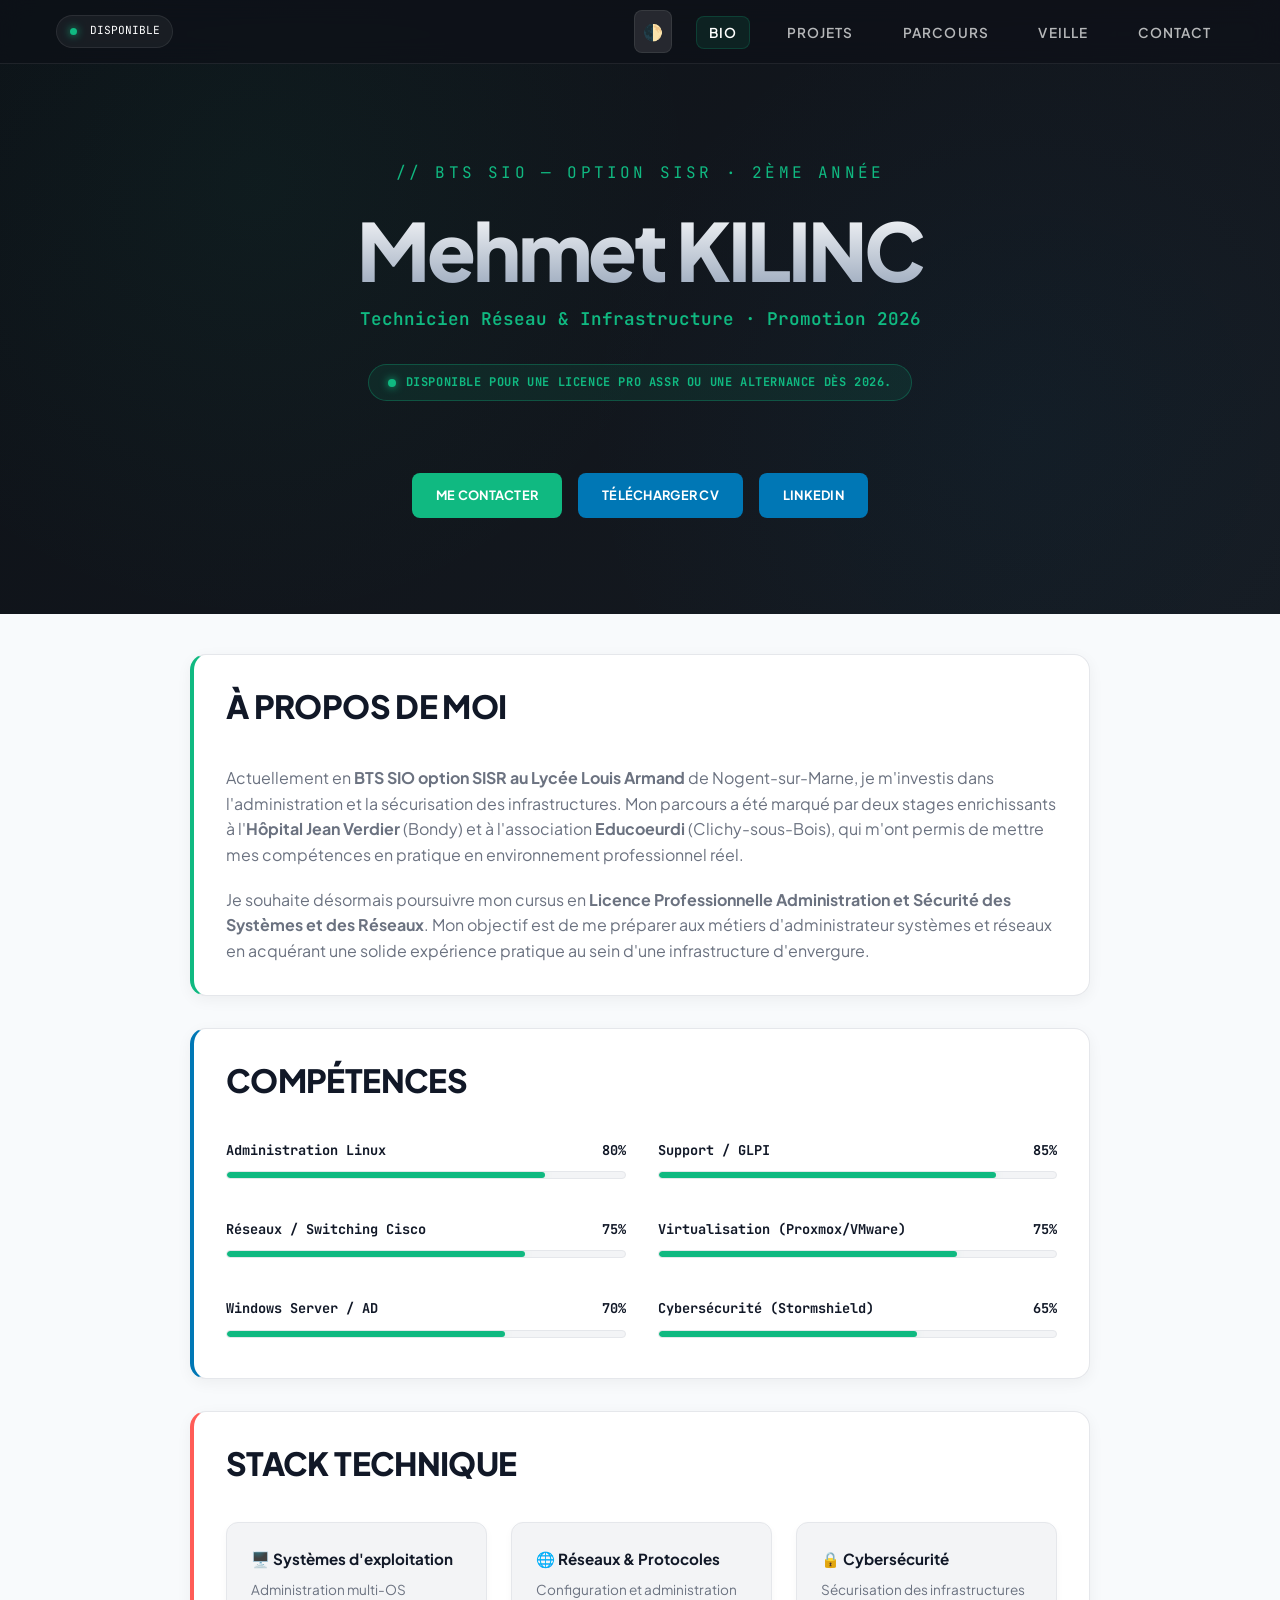
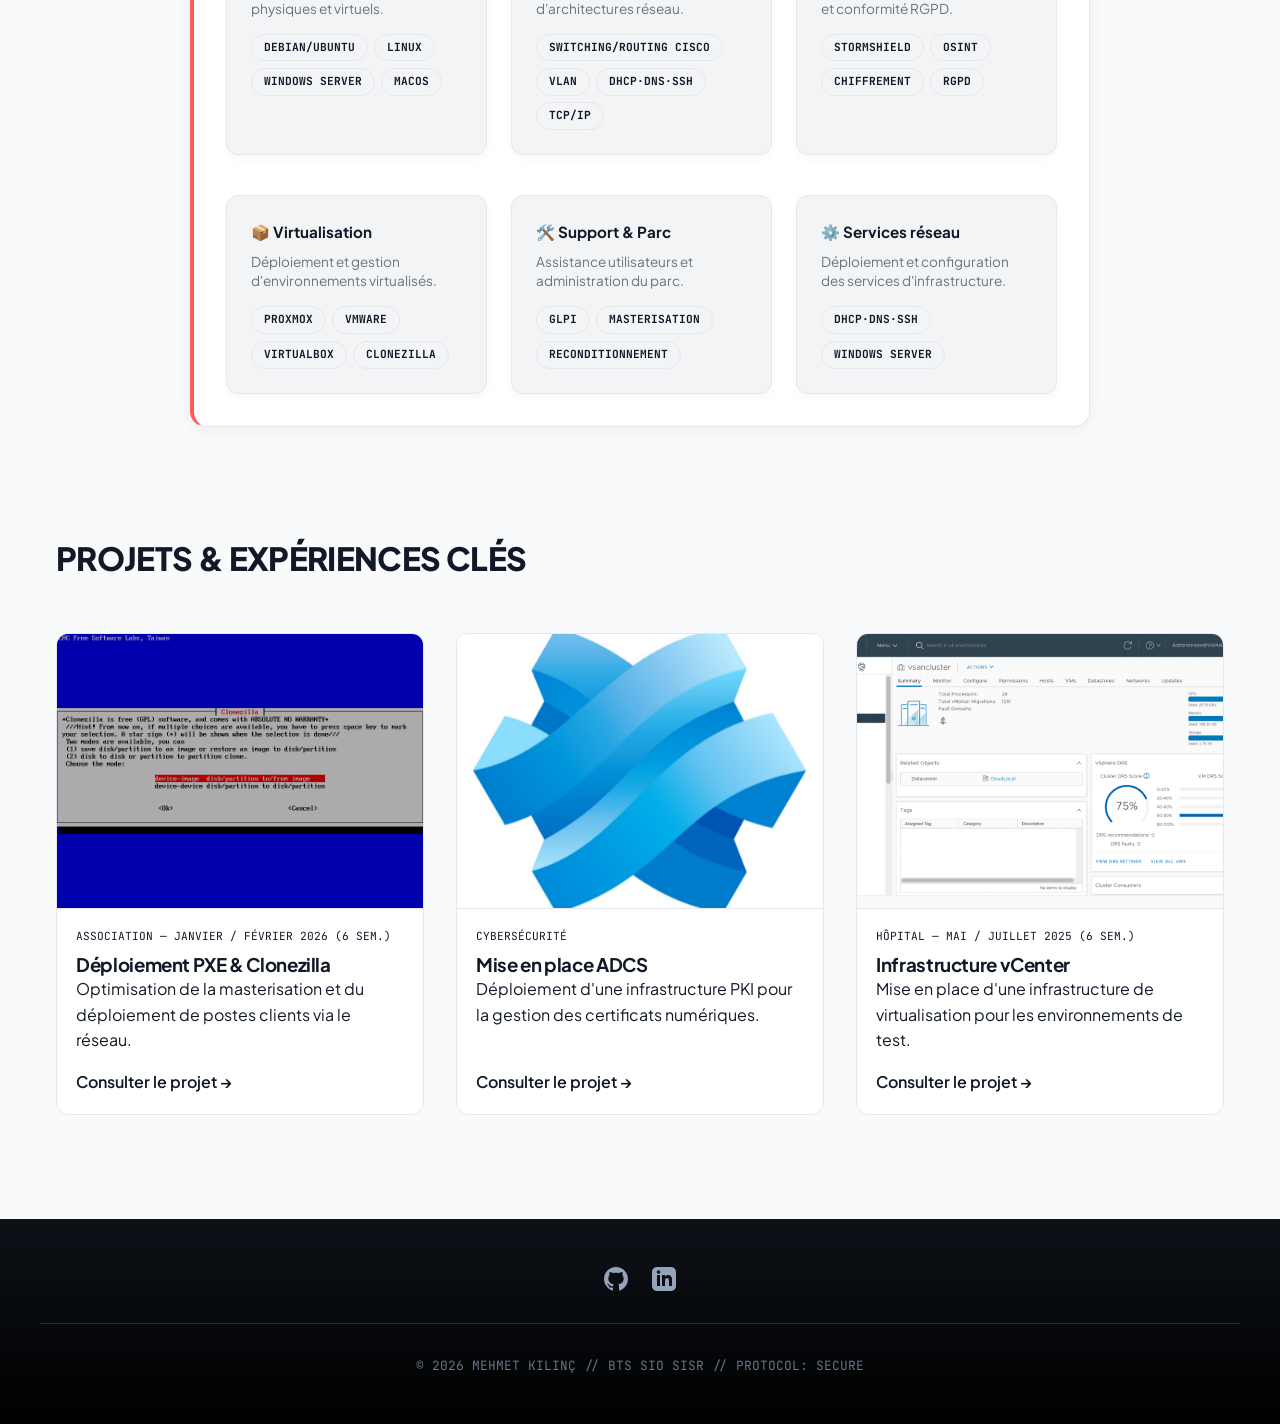
==== commit 71ad4470: "d" ====
--- a/port7/index.html
+++ b/port7/index.html
@@ -55,7 +55,7 @@
       <div class="about-card" style="max-width: 900px; margin: 0 auto 2rem auto; border-left: 4px solid var(--primary-color);">
         <h2 style="margin-bottom: 2.5rem;">À propos de moi</h2>
         <p style="font-size: 1rem; line-height: 1.6; color: var(--text-muted);">
-          Actuellement en <strong>BTS SIO option SISR au Lycée Louis Armand</strong> de Nogent-sur-Marne, je m'investis dans l'administration et la sécurisation des infrastructures. Mon parcours a été marqué par deux stages enrichissants à l'<strong>Hôpital Jean Verdier</strong> (Bondy) et à l'association <strong>Educoeur</strong> (Clichy-sous-Bois), qui m'ont permis de mettre mes compétences en pratique en environnement professionnel réel.
+          Actuellement en <strong>BTS SIO option SISR au Lycée Louis Armand</strong> de Nogent-sur-Marne, je m'investis dans l'administration et la sécurisation des infrastructures. Mon parcours a été marqué par deux stages enrichissants à l'<strong>Hôpital Jean Verdier</strong> (Bondy) et à l'association <strong>Educoeurdi</strong> (Clichy-sous-Bois), qui m'ont permis de mettre mes compétences en pratique en environnement professionnel réel.
         </p>
         <p style="font-size: 1rem; line-height: 1.6; margin-top: 1.2rem; color: var(--text-muted);">
           Je souhaite désormais poursuivre mon cursus en <strong>Licence Professionnelle Administration et Sécurité des Systèmes et des Réseaux</strong>. Mon objectif est de me préparer aux métiers d'administrateur systèmes et réseaux en acquérant une solide expérience pratique au sein d'une infrastructure d'envergure.
@@ -172,6 +172,18 @@
           </div>
         </a>
 
+        <a href="projet-adcs.html" class="projet">
+          <div class="card-img-container">
+            <img src="image/stormshield.jpg" alt="Sécurité">
+          </div>
+          <div class="projet-content">
+            <span class="tag">Cybersécurité</span>
+            <h3>Mise en place ADCS</h3>
+            <p>Déploiement d'une infrastructure PKI pour la gestion des certificats numériques.</p>
+            <span class="btn-link">Consulter le projet →</span>
+          </div>
+        </a>
+
         <a href="projet-vcenter.html" class="projet">
           <div class="card-img-container">
              <img src="image/vmware-vcenter-interface.png" alt="Infrastructure vCenter">
@@ -180,18 +192,6 @@
             <span class="tag">Hôpital — MAI / JUILLET 2025 (6 sem.)</span>
             <h3>Infrastructure vCenter</h3>
             <p>Mise en place d'une infrastructure de virtualisation pour les environnements de test.</p>
-            <span class="btn-link">Consulter le projet →</span>
-          </div>
-        </a>
-
-        <a href="projet-adcs.html" class="projet">
-          <div class="card-img-container">
-            <img src="image/stormshield.jpg" alt="Sécurité">
-          </div>
-          <div class="projet-content">
-            <span class="tag">Cybersécurité</span>
-            <h3>Mise en place ADCS</h3>
-            <p>Déploiement d'une infrastructure PKI pour la gestion des certificats numériques.</p>
             <span class="btn-link">Consulter le projet →</span>
           </div>
         </a>
